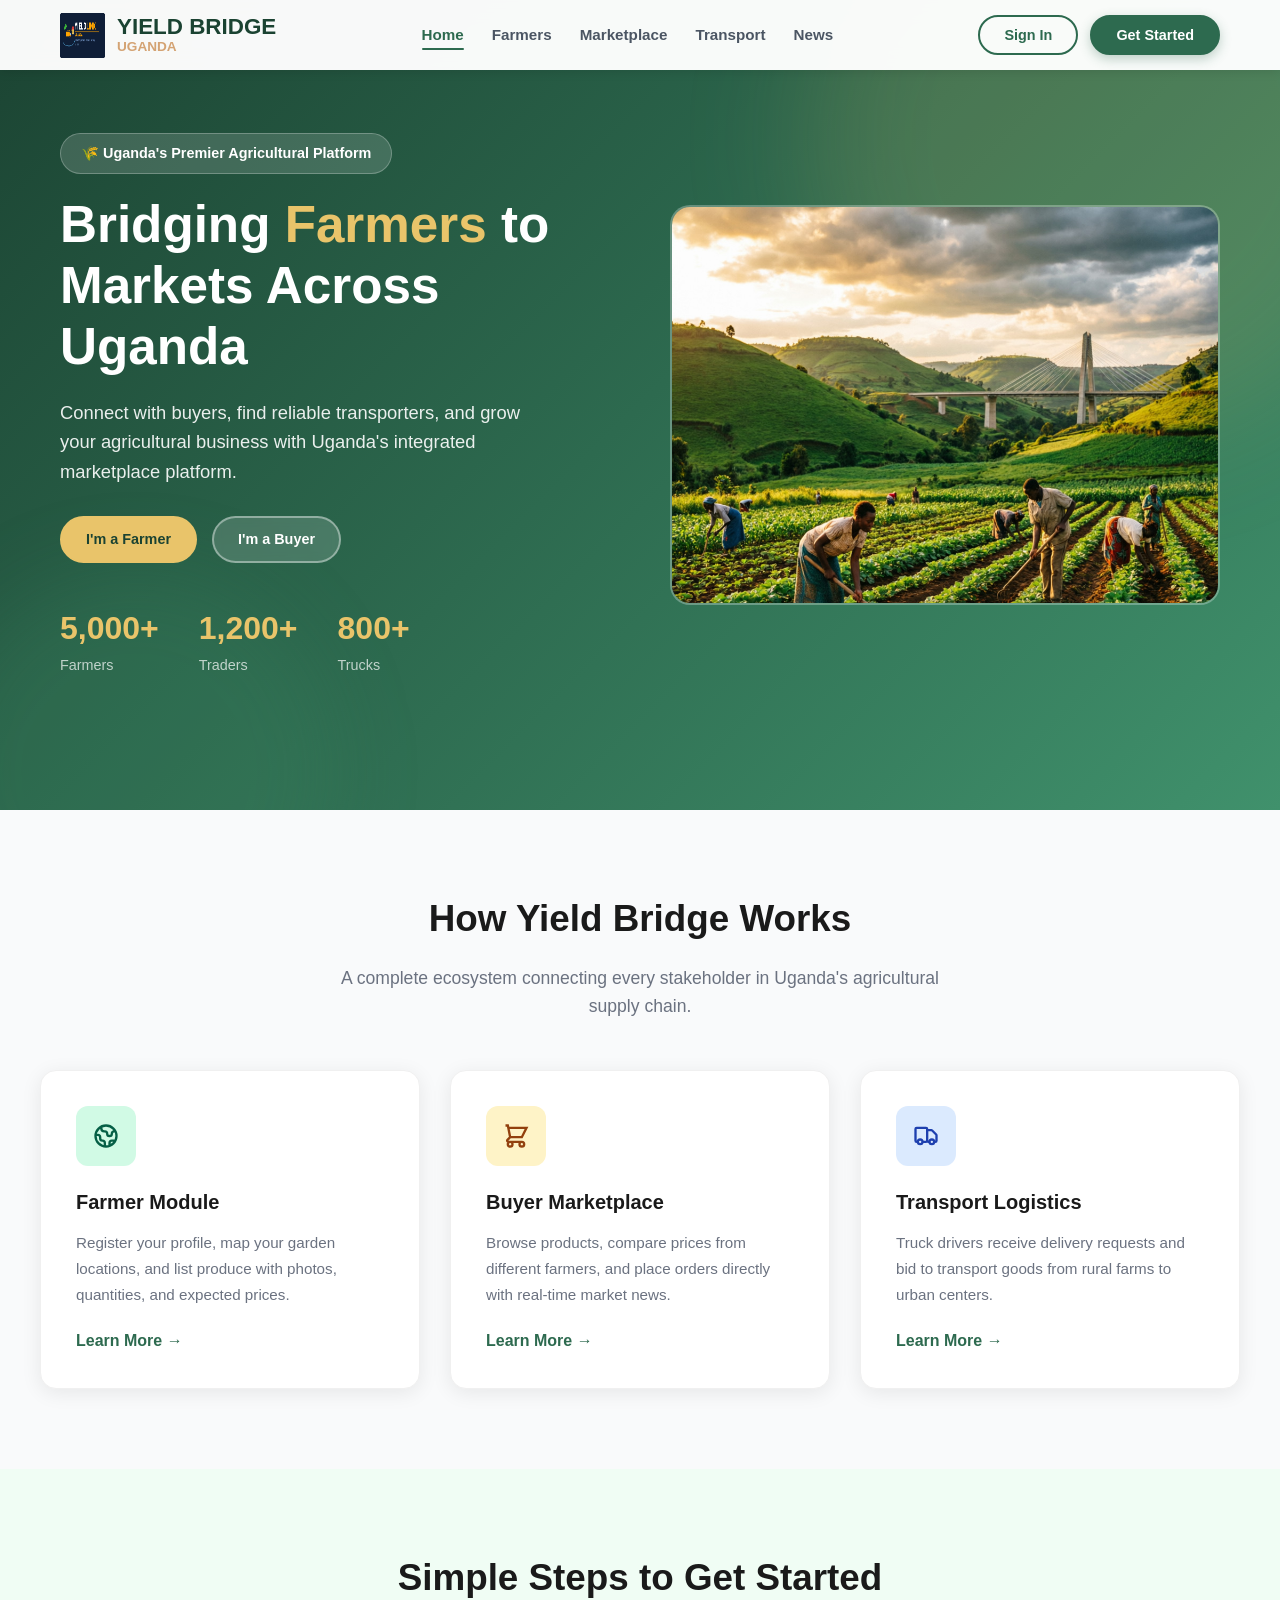
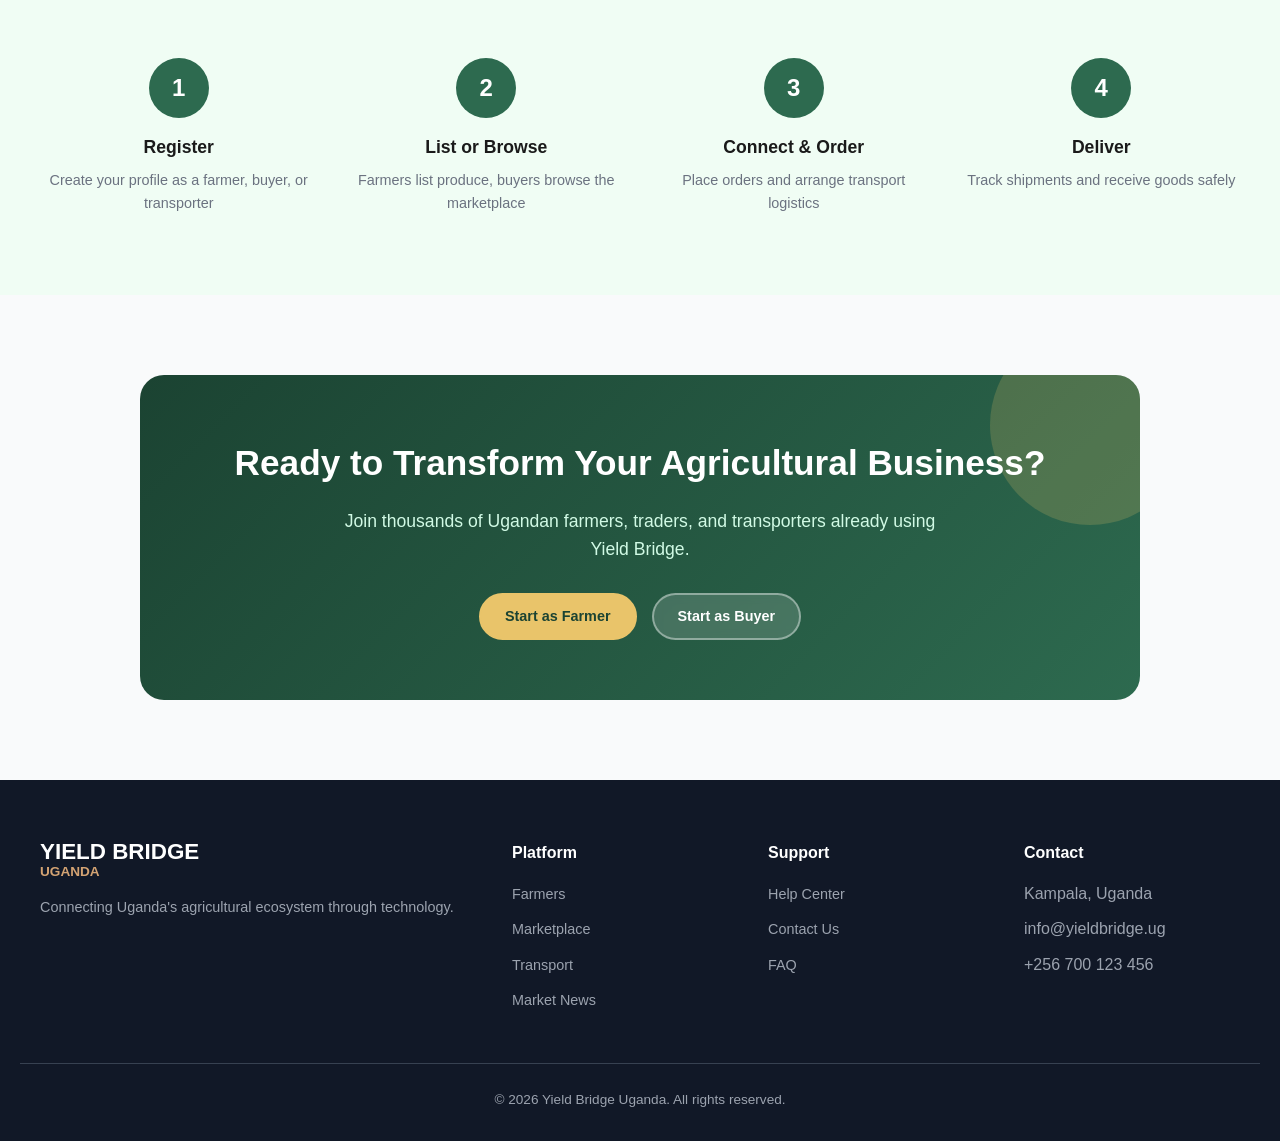
==== index.html @ ea0ef494 "Add files via upload" ====
<!DOCTYPE html>
<html lang="en">
<head>
  <meta charset="UTF-8" />
  <meta name="viewport" content="width=device-width, initial-scale=1.0" />
  <title>Yield Bridge Uganda | Connecting Farmers to Markets</title>
  <link rel="stylesheet" href="assets/css/style.css" />
</head>
<body>

  <!-- Navigation -->
  <nav class="navbar">
    <div class="nav-container">
      <a href="index.html" class="logo">
        <img src="assets/images/logo.png" alt="Yield Bridge Uganda" class="logo-icon" onerror="this.style.display='none'">
        <div class="logo-text">
          YIELD BRIDGE
          <span>UGANDA</span>
        </div>
      </a>
      <ul class="nav-links">
        <li><a href="index.html" class="active">Home</a></li>
        <li><a href="farmers.html">Farmers</a></li>
        <li><a href="marketplace.html">Marketplace</a></li>
        <li><a href="transporters.html">Transport</a></li>
        <li><a href="news.html">News</a></li>
      </ul>
      <div class="nav-actions">
        <button class="btn btn-outline">Sign In</button>
        <button class="btn btn-primary">Get Started</button>
      </div>
      <button class="mobile-menu-btn" onclick="document.getElementById('mobileMenu').classList.toggle('active')">
        <svg width="24" height="24" fill="none" stroke="#2d6a4f" viewBox="0 0 24 24">
          <path stroke-width="2" d="M4 6h16M4 12h16M4 18h16"/>
        </svg>
      </button>
    </div>
  </nav>

  <!-- Mobile Menu -->
  <div class="mobile-menu" id="mobileMenu">
    <a href="index.html" class="active">Home</a>
    <a href="farmers.html">Farmers</a>
    <a href="marketplace.html">Marketplace</a>
    <a href="transporters.html">Transport</a>
    <a href="news.html">News</a>
    <div style="padding-top: 15px; display: flex; gap: 10px;">
      <button class="btn btn-outline" style="flex: 1;">Sign In</button>
      <button class="btn btn-primary" style="flex: 1;">Get Started</button>
    </div>
  </div>

  <!-- Hero -->
  <section class="hero-home">
    <div class="hero-container">
      <div class="hero-text">
        <span class="badge">🌾 Uganda's Premier Agricultural Platform</span>
        <h1>Bridging <span>Farmers</span> to Markets Across Uganda</h1>
        <p>Connect with buyers, find reliable transporters, and grow your agricultural business with Uganda's integrated marketplace platform.</p>
        <div class="hero-buttons">
          <a href="farmers.html" class="btn btn-yellow">I'm a Farmer</a>
          <a href="marketplace.html" class="btn btn-white">I'm a Buyer</a>
        </div>
        <div class="hero-stats">
          <div class="stat-item"><h3>5,000+</h3><p>Farmers</p></div>
          <div class="stat-item"><h3>1,200+</h3><p>Traders</p></div>
          <div class="stat-item"><h3>800+</h3><p>Trucks</p></div>
        </div>
      </div>
      <div class="hero-image-box">
        <img src="assets/images/hero-farm.jpg" alt="Ugandan farmland" onerror="this.parentElement.innerHTML='<div style=\'text-align:center;color:white;\'><br>hero-farm.jpg</div>'">
      </div>
    </div>
  </section>

  <!-- Features -->
  <section class="section">
    <div class="section-container">
      <div class="section-header">
        <h2>How Yield Bridge Works</h2>
        <p>A complete ecosystem connecting every stakeholder in Uganda's agricultural supply chain.</p>
      </div>
      <div class="features-grid">
        <div class="feature-card">
          <div class="feature-icon green">
            <svg width="28" height="28" fill="none" stroke="#065f46" viewBox="0 0 24 24"><path stroke-width="2" d="M3.055 11H5a2 2 0 012 2v1a2 2 0 002 2 2 2 0 012 2v2.945M8 3.935V5.5A2.5 2.5 0 0010.5 8h.5a2 2 0 012 2 2 2 0 104 0 2 2 0 012-2h1.064M15 20.488V18a2 2 0 012-2h3.064M21 12a9 9 0 11-18 0 9 9 0 0118 0z"/></svg>
          </div>
          <h3>Farmer Module</h3>
          <p>Register your profile, map your garden locations, and list produce with photos, quantities, and expected prices.</p>
          <a href="farmers.html" class="feature-link">Learn More →</a>
        </div>
        <div class="feature-card">
          <div class="feature-icon yellow">
            <svg width="28" height="28" fill="none" stroke="#92400e" viewBox="0 0 24 24"><path stroke-width="2" d="M3 3h2l.4 2M7 13h10l4-8H5.4M7 13L5.4 5M7 13l-2.293 2.293c-.63.63-.184 1.707.707 1.707H17m0 0a2 2 0 100 4 2 2 0 000-4zm-8 2a2 2 0 11-4 0 2 2 0 014 0z"/></svg>
          </div>
          <h3>Buyer Marketplace</h3>
          <p>Browse products, compare prices from different farmers, and place orders directly with real-time market news.</p>
          <a href="marketplace.html" class="feature-link">Learn More →</a>
        </div>
        <div class="feature-card">
          <div class="feature-icon blue">
            <svg width="28" height="28" fill="none" stroke="#1e40af" viewBox="0 0 24 24"><path stroke-width="2" d="M13 16V6a1 1 0 00-1-1H4a1 1 0 00-1 1v10a1 1 0 001 1h1m8-1a1 1 0 01-1 1H9m4-1V8a1 1 0 011-1h2.586a1 1 0 01.707.293l3.414 3.414a1 1 0 01.293.707V16a1 1 0 01-1 1h-1m-6-1a1 1 0 001 1h1M5 17a2 2 0 104 0m-4 0a2 2 0 114 0m6 0a2 2 0 104 0m-4 0a2 2 0 114 0"/></svg>
          </div>
          <h3>Transport Logistics</h3>
          <p>Truck drivers receive delivery requests and bid to transport goods from rural farms to urban centers.</p>
          <a href="transporters.html" class="feature-link">Learn More →</a>
        </div>
      </div>
    </div>
  </section>

  <!-- Steps -->
  <section class="section section-alt">
    <div class="section-container">
      <div class="section-header">
        <h2>Simple Steps to Get Started</h2>
      </div>
      <div class="steps-grid">
        <div class="step-item">
          <div class="step-number">1</div>
          <h4>Register</h4>
          <p>Create your profile as a farmer, buyer, or transporter</p>
        </div>
        <div class="step-item">
          <div class="step-number">2</div>
          <h4>List or Browse</h4>
          <p>Farmers list produce, buyers browse the marketplace</p>
        </div>
        <div class="step-item">
          <div class="step-number">3</div>
          <h4>Connect & Order</h4>
          <p>Place orders and arrange transport logistics</p>
        </div>
        <div class="step-item">
          <div class="step-number">4</div>
          <h4>Deliver</h4>
          <p>Track shipments and receive goods safely</p>
        </div>
      </div>
    </div>
  </section>

  <!-- CTA -->
  <section class="cta-section">
    <div class="cta-box">
      <h2>Ready to Transform Your Agricultural Business?</h2>
      <p>Join thousands of Ugandan farmers, traders, and transporters already using Yield Bridge.</p>
      <div class="cta-buttons">
        <a href="farmers.html" class="btn btn-yellow">Start as Farmer</a>
        <a href="marketplace.html" class="btn btn-white">Start as Buyer</a>
      </div>
    </div>
  </section>

  <!-- Footer -->
  <footer class="footer">
    <div class="footer-container">
      <div class="footer-brand">
        <div class="logo-text">
          YIELD BRIDGE
          <span>UGANDA</span>
        </div>
        <p>Connecting Uganda's agricultural ecosystem through technology.</p>
      </div>
      <div class="footer-col">
        <h5>Platform</h5>
        <ul>
          <li><a href="farmers.html">Farmers</a></li>
          <li><a href="marketplace.html">Marketplace</a></li>
          <li><a href="transporters.html">Transport</a></li>
          <li><a href="news.html">Market News</a></li>
        </ul>
      </div>
      <div class="footer-col">
        <h5>Support</h5>
        <ul>
          <li><a href="#">Help Center</a></li>
          <li><a href="#">Contact Us</a></li>
          <li><a href="#">FAQ</a></li>
        </ul>
      </div>
      <div class="footer-col">
        <h5>Contact</h5>
        <ul>
          <li>Kampala, Uganda</li>
          <li>info@yieldbridge.ug</li>
          <li>+256 700 123 456</li>
        </ul>
      </div>
    </div>
    <div class="footer-bottom">
      <p>&copy; 2026 Yield Bridge Uganda. All rights reserved.</p>
    </div>
  </footer>

  <script src="assets/js/main.js"></script>
</body>
</html>
---- assets/css/style.css ----
*, *::before, *::after {
  box-sizing: border-box;
  margin: 0;
  padding: 0;
}

html {
  scroll-behavior: smooth;
}

body {
  font-family: 'Segoe UI', Tahoma, Geneva, Verdana, sans-serif;
  line-height: 1.6;
  color: #1a1a1a;
  background: #f9fafb;
}

img {
  max-width: 100%;
  display: block;
}

/* ===== NAVIGATION ===== */
.navbar {
  position: fixed;
  top: 0;
  left: 0;
  right: 0;
  background: rgba(255, 255, 255, 0.97);
  backdrop-filter: blur(10px);
  box-shadow: 0 2px 10px rgba(0, 0, 0, 0.1);
  z-index: 1000;
  height: 70px;
}

.nav-container {
  max-width: 1200px;
  margin: 0 auto;
  padding: 0 20px;
  display: flex;
  justify-content: space-between;
  align-items: center;
  height: 70px;
}

.logo {
  display: flex;
  align-items: center;
  gap: 12px;
  text-decoration: none;
}

.logo-icon {
  width: 45px;
  height: 45px;
}

.logo-text {
  font-size: 1.4rem;
  font-weight: 800;
  color: #1b4332;
  line-height: 1.1;
}

.logo-text span {
  color: #d4a373;
  font-size: 0.85rem;
  display: block;
  font-weight: 600;
}

.nav-links {
  display: flex;
  gap: 28px;
  list-style: none;
  align-items: center;
}

.nav-links a {
  text-decoration: none;
  color: #4b5563;
  font-weight: 600;
  font-size: 0.95rem;
  transition: color 0.3s;
  position: relative;
  padding: 5px 0;
}

.nav-links a:hover {
  color: #2d6a4f;
}

.nav-links a.active {
  color: #2d6a4f;
}

.nav-links a.active::after {
  content: '';
  position: absolute;
  bottom: -2px;
  left: 0;
  width: 100%;
  height: 2px;
  background: #2d6a4f;
  border-radius: 2px;
}

.nav-actions {
  display: flex;
  gap: 12px;
  align-items: center;
}

/* ===== BUTTONS ===== */
.btn {
  display: inline-flex;
  align-items: center;
  justify-content: center;
  padding: 10px 24px;
  border-radius: 50px;
  font-weight: 600;
  cursor: pointer;
  transition: all 0.3s;
  text-decoration: none;
  font-size: 0.9rem;
  border: 2px solid transparent;
}

.btn-outline {
  background: transparent;
  border-color: #2d6a4f;
  color: #2d6a4f;
}

.btn-outline:hover {
  background: #2d6a4f;
  color: white;
}

.btn-primary {
  background: #2d6a4f;
  color: white;
  border-color: #2d6a4f;
  box-shadow: 0 4px 12px rgba(45, 106, 79, 0.3);
}

.btn-primary:hover {
  background: #1b4332;
  border-color: #1b4332;
  transform: translateY(-2px);
  box-shadow: 0 6px 16px rgba(45, 106, 79, 0.4);
}

.btn-yellow {
  background: #e9c46a;
  color: #1b4332;
  border-color: #e9c46a;
}

.btn-yellow:hover {
  background: #f0d78c;
  border-color: #f0d78c;
}

.btn-white {
  background: rgba(255, 255, 255, 0.15);
  color: white;
  border: 2px solid rgba(255, 255, 255, 0.4);
  backdrop-filter: blur(5px);
}

.btn-white:hover {
  background: rgba(255, 255, 255, 0.25);
}

.btn-blue {
  background: #3b82f6;
  color: white;
  border-color: #3b82f6;
}

.btn-blue:hover {
  background: #2563eb;
  border-color: #2563eb;
}

/* ===== MOBILE MENU ===== */
.mobile-menu-btn {
  display: none;
  background: none;
  border: none;
  cursor: pointer;
  padding: 8px;
}

.mobile-menu {
  display: none;
  position: fixed;
  top: 70px;
  left: 0;
  right: 0;
  background: white;
  box-shadow: 0 10px 20px rgba(0, 0, 0, 0.1);
  z-index: 999;
  padding: 20px;
}

.mobile-menu.active {
  display: block;
}

.mobile-menu a {
  display: block;
  padding: 12px 0;
  text-decoration: none;
  color: #4b5563;
  font-weight: 600;
  border-bottom: 1px solid #f0f0f0;
}

.mobile-menu a.active {
  color: #2d6a4f;
}

/* ===== HERO SECTIONS ===== */
/* CRITICAL: This padding prevents content from hiding under fixed navbar */
.page-hero {
  padding-top: 140px;
  padding-bottom: 60px;
}

.hero-home {
  background: linear-gradient(135deg, #1b4332 0%, #2d6a4f 50%, #40916c 100%);
  position: relative;
  overflow: hidden;
  min-height: 90vh;
  display: flex;
  align-items: center;
}

.hero-home::before {
  content: '';
  position: absolute;
  top: -20%;
  right: -10%;
  width: 600px;
  height: 600px;
  background: rgba(233, 196, 106, 0.15);
  border-radius: 50%;
  filter: blur(60px);
}

.hero-home::after {
  content: '';
  position: absolute;
  bottom: -20%;
  left: -5%;
  width: 400px;
  height: 400px;
  background: rgba(64, 145, 108, 0.2);
  border-radius: 50%;
  filter: blur(40px);
}

.hero-farmers {
  background: linear-gradient(135deg, #2d6a4f 0%, #52b788 100%);
}

.hero-marketplace {
  background: linear-gradient(135deg, #d4a373 0%, #e9c46a 100%);
}

.hero-transporters {
  background: linear-gradient(135deg, #1e3a5f 0%, #3b82f6 100%);
}

.hero-news {
  background: linear-gradient(135deg, #2d6a4f 0%, #52b788 50%, #95d5b2 100%);
}

.hero-container {
  max-width: 1200px;
  margin: 0 auto;
  padding: 0 20px;
  display: grid;
  grid-template-columns: 1fr 1fr;
  gap: 60px;
  align-items: center;
  position: relative;
  z-index: 1;
}

.hero-text {
  color: white;
}

.hero-text .badge {
  display: inline-block;
  padding: 8px 20px;
  background: rgba(255, 255, 255, 0.15);
  border: 1px solid rgba(255, 255, 255, 0.25);
  border-radius: 50px;
  font-size: 0.9rem;
  font-weight: 600;
  margin-bottom: 20px;
}

.hero-text h1 {
  font-size: 3.2rem;
  font-weight: 800;
  line-height: 1.2;
  margin-bottom: 20px;
}

.hero-text h1 span {
  color: #e9c46a;
}

.hero-text p {
  font-size: 1.15rem;
  color: rgba(255, 255, 255, 0.9);
  margin-bottom: 30px;
  max-width: 500px;
}

.hero-buttons {
  display: flex;
  gap: 15px;
  flex-wrap: wrap;
}

.hero-stats {
  display: flex;
  gap: 40px;
  margin-top: 40px;
}

.stat-item h3 {
  font-size: 2rem;
  color: #e9c46a;
  font-weight: 800;
}

.stat-item p {
  color: rgba(255, 255, 255, 0.7);
  font-size: 0.9rem;
  margin-bottom: 0;
}

.hero-image-box {
  background: rgba(255, 255, 255, 0.1);
  border-radius: 20px;
  height: 400px;
  display: flex;
  align-items: center;
  justify-content: center;
  border: 2px solid rgba(255, 255, 255, 0.2);
  overflow: hidden;
}

.hero-image-box img {
  width: 100%;
  height: 100%;
  object-fit: cover;
}

/* ===== SECTIONS ===== */
.section {
  padding: 80px 20px;
}

.section-container {
  max-width: 1200px;
  margin: 0 auto;
}

.section-header {
  text-align: center;
  margin-bottom: 50px;
}

.section-header h2 {
  font-size: 2.3rem;
  font-weight: 800;
  color: #1a1a1a;
  margin-bottom: 15px;
}

.section-header p {
  font-size: 1.1rem;
  color: #6b7280;
  max-width: 600px;
  margin: 0 auto;
}

.section-alt {
  background: #f0fdf4;
}

/* ===== FEATURE CARDS ===== */
.features-grid {
  display: grid;
  grid-template-columns: repeat(3, 1fr);
  gap: 30px;
}

.feature-card {
  background: white;
  border-radius: 16px;
  padding: 35px;
  box-shadow: 0 4px 20px rgba(0, 0, 0, 0.08);
  transition: all 0.3s;
  border: 1px solid #f0f0f0;
}

.feature-card:hover {
  transform: translateY(-8px);
  box-shadow: 0 12px 40px rgba(0, 0, 0, 0.12);
}

.feature-icon {
  width: 60px;
  height: 60px;
  border-radius: 12px;
  display: flex;
  align-items: center;
  justify-content: center;
  margin-bottom: 20px;
}

.feature-icon.green { background: #d1fae5; }
.feature-icon.yellow { background: #fef3c7; }
.feature-icon.blue { background: #dbeafe; }

.feature-card h3 {
  font-size: 1.25rem;
  font-weight: 700;
  margin-bottom: 12px;
}

.feature-card p {
  color: #6b7280;
  font-size: 0.95rem;
  margin-bottom: 20px;
  line-height: 1.7;
}

.feature-link {
  color: #2d6a4f;
  font-weight: 600;
  text-decoration: none;
  display: inline-flex;
  align-items: center;
  gap: 5px;
}

.feature-link:hover {
  gap: 10px;
}

/* ===== STEPS ===== */
.steps-grid {
  display: grid;
  grid-template-columns: repeat(4, 1fr);
  gap: 30px;
}

.step-item {
  text-align: center;
}

.step-number {
  width: 60px;
  height: 60px;
  background: #2d6a4f;
  color: white;
  border-radius: 50%;
  display: flex;
  align-items: center;
  justify-content: center;
  font-size: 1.5rem;
  font-weight: 800;
  margin: 0 auto 15px;
}

.step-item h4 {
  font-size: 1.1rem;
  font-weight: 700;
  margin-bottom: 8px;
}

.step-item p {
  color: #6b7280;
  font-size: 0.9rem;
}

/* ===== CTA SECTION ===== */
.cta-section {
  padding: 80px 20px;
}

.cta-box {
  max-width: 1000px;
  margin: 0 auto;
  background: linear-gradient(135deg, #1b4332, #2d6a4f);
  border-radius: 24px;
  padding: 60px;
  text-align: center;
  position: relative;
  overflow: hidden;
}

.cta-box::before {
  content: '';
  position: absolute;
  top: -50px;
  right: -50px;
  width: 200px;
  height: 200px;
  background: rgba(233, 196, 106, 0.2);
  border-radius: 50%;
}

.cta-box h2 {
  font-size: 2.2rem;
  color: white;
  font-weight: 800;
  margin-bottom: 15px;
  position: relative;
}

.cta-box p {
  color: #d1fae5;
  font-size: 1.1rem;
  margin-bottom: 30px;
  max-width: 600px;
  margin-left: auto;
  margin-right: auto;
  position: relative;
}

.cta-buttons {
  display: flex;
  gap: 15px;
  justify-content: center;
  flex-wrap: wrap;
  position: relative;
}

/* ===== TABS ===== */
.tabs {
  display: flex;
  border-bottom: 2px solid #e5e7eb;
  margin-bottom: 30px;
  overflow-x: auto;
}

.tab-btn {
  padding: 14px 24px;
  background: none;
  border: none;
  font-size: 0.95rem;
  font-weight: 600;
  color: #6b7280;
  cursor: pointer;
  transition: all 0.3s;
  white-space: nowrap;
  position: relative;
}

.tab-btn:hover {
  color: #2d6a4f;
}

.tab-btn.active {
  color: #2d6a4f;
}

.tab-btn.active::after {
  content: '';
  position: absolute;
  bottom: -2px;
  left: 0;
  width: 100%;
  height: 3px;
  background: #2d6a4f;
  border-radius: 2px;
}

.tab-btn.active-blue {
  color: #3b82f6;
}

.tab-btn.active-blue::after {
  background: #3b82f6;
}

.tab-content {
  display: none;
}

.tab-content.active {
  display: block;
}

/* ===== FORMS ===== */
.form-card {
  background: white;
  border-radius: 16px;
  padding: 40px;
  box-shadow: 0 4px 20px rgba(0, 0, 0, 0.08);
  max-width: 700px;
}

.form-card h2 {
  font-size: 1.5rem;
  font-weight: 700;
  margin-bottom: 25px;
  color: #1a1a1a;
}

.form-grid {
  display: grid;
  grid-template-columns: repeat(2, 1fr);
  gap: 20px;
}

.form-group {
  margin-bottom: 5px;
}

.form-group.full-width {
  grid-column: 1 / -1;
}

.form-group label {
  display: block;
  font-size: 0.9rem;
  font-weight: 600;
  color: #374151;
  margin-bottom: 8px;
}

.form-group input,
.form-group select,
.form-group textarea {
  width: 100%;
  padding: 12px 16px;
  border: 1px solid #d1d5db;
  border-radius: 10px;
  font-size: 0.95rem;
  transition: border-color 0.3s, box-shadow 0.3s;
  outline: none;
}

.form-group input:focus,
.form-group select:focus,
.form-group textarea:focus {
  border-color: #2d6a4f;
  box-shadow: 0 0 0 3px rgba(45, 106, 79, 0.15);
}

.upload-area {
  border: 2px dashed #d1d5db;
  border-radius: 10px;
  padding: 30px;
  text-align: center;
  cursor: pointer;
  transition: border-color 0.3s;
}

.upload-area:hover {
  border-color: #2d6a4f;
}

.upload-area svg {
  width: 40px;
  height: 40px;
  margin: 0 auto 10px;
  color: #9ca3af;
}

.upload-area p {
  color: #6b7280;
  font-size: 0.9rem;
}

/* ===== PRODUCT CARDS ===== */
.products-grid {
  display: grid;
  grid-template-columns: repeat(3, 1fr);
  gap: 24px;
}

.product-card {
  background: white;
  border-radius: 16px;
  overflow: hidden;
  box-shadow: 0 4px 15px rgba(0, 0, 0, 0.08);
  transition: all 0.3s;
}

.product-card:hover {
  transform: translateY(-6px);
  box-shadow: 0 12px 30px rgba(0, 0, 0, 0.12);
}

.product-image {
  height: 200px;
  background: #e5e7eb;
  position: relative;
  overflow: hidden;
}

.product-image img {
  width: 100%;
  height: 100%;
  object-fit: cover;
}

.product-badge {
  position: absolute;
  top: 12px;
  left: 12px;
  padding: 4px 12px;
  border-radius: 20px;
  font-size: 0.75rem;
  font-weight: 700;
  color: white;
}

.badge-green { background: #2d6a4f; }
.badge-yellow { background: #e9c46a; color: #1a1a1a; }
.badge-purple { background: #7c3aed; }

.product-qty {
  position: absolute;
  top: 12px;
  right: 12px;
  padding: 4px 12px;
  background: rgba(255, 255, 255, 0.9);
  border-radius: 20px;
  font-size: 0.75rem;
  font-weight: 700;
}

.product-info {
  padding: 20px;
}

.product-info h4 {
  font-size: 1.1rem;
  font-weight: 700;
  margin-bottom: 4px;
}

.product-info .farmer {
  color: #6b7280;
  font-size: 0.85rem;
  margin-bottom: 10px;
}

.product-rating {
  display: flex;
  align-items: center;
  gap: 5px;
  margin-bottom: 12px;
  font-size: 0.85rem;
  color: #6b7280;
}

.product-rating .star {
  color: #e9c46a;
}

.product-price {
  font-size: 1.5rem;
  font-weight: 800;
  color: #2d6a4f;
  margin-bottom: 15px;
}

.product-price span {
  font-size: 0.85rem;
  font-weight: 400;
  color: #6b7280;
}

.product-actions {
  display: flex;
  gap: 10px;
}

.product-actions .btn {
  flex: 1;
  padding: 10px 16px;
  font-size: 0.85rem;
}

/* ===== DELIVERY REQUESTS ===== */
.request-card {
  background: white;
  border-radius: 12px;
  padding: 25px;
  box-shadow: 0 2px 12px rgba(0, 0, 0, 0.06);
  border-left: 4px solid #3b82f6;
  margin-bottom: 20px;
  transition: all 0.3s;
}

.request-card:hover {
  box-shadow: 0 8px 25px rgba(0, 0, 0, 0.1);
}

.request-header {
  display: flex;
  align-items: center;
  gap: 12px;
  margin-bottom: 12px;
  flex-wrap: wrap;
}

.request-badge {
  padding: 4px 12px;
  border-radius: 20px;
  font-size: 0.75rem;
  font-weight: 700;
}

.badge-new { background: #dbeafe; color: #1e40af; }
.badge-urgent { background: #fef2f2; color: #dc2626; }
.badge-bulk { background: #ede9fe; color: #7c3aed; }

.request-time {
  color: #6b7280;
  font-size: 0.85rem;
}

.request-card h4 {
  font-size: 1.15rem;
  font-weight: 700;
  margin-bottom: 15px;
}

.request-details {
  display: flex;
  gap: 25px;
  flex-wrap: wrap;
  margin-bottom: 15px;
}

.request-detail {
  display: flex;
  align-items: center;
  gap: 8px;
  font-size: 0.9rem;
  color: #6b7280;
}

.request-detail strong {
  color: #1a1a1a;
}

.request-meta {
  display: flex;
  gap: 15px;
  font-size: 0.85rem;
  color: #6b7280;
  margin-bottom: 15px;
}

.request-meta .price {
  color: #2d6a4f;
  font-weight: 700;
}

.request-actions {
  display: flex;
  gap: 10px;
}

/* ===== DASHBOARD STATS ===== */
.stats-grid {
  display: grid;
  grid-template-columns: repeat(4, 1fr);
  gap: 20px;
  margin-bottom: 30px;
}

.stat-card {
  background: white;
  border-radius: 12px;
  padding: 25px;
  box-shadow: 0 2px 10px rgba(0, 0, 0, 0.06);
}

.stat-card .label {
  font-size: 0.85rem;
  color: #6b7280;
  margin-bottom: 5px;
}

.stat-card .value {
  font-size: 1.8rem;
  font-weight: 800;
}

.text-blue { color: #3b82f6; }
.text-yellow { color: #e9c46a; }
.text-green { color: #2d6a4f; }
.text-dark { color: #1a1a1a; }

/* ===== PRICE TABLE ===== */
.price-table {
  background: white;
  border-radius: 16px;
  overflow: hidden;
  box-shadow: 0 4px 15px rgba(0, 0, 0, 0.08);
  margin-bottom: 40px;
}

.price-table table {
  width: 100%;
  border-collapse: collapse;
}

.price-table th {
  background: #f9fafb;
  padding: 16px 20px;
  text-align: left;
  font-size: 0.8rem;
  font-weight: 700;
  color: #6b7280;
  text-transform: uppercase;
  letter-spacing: 0.05em;
}

.price-table td {
  padding: 16px 20px;
  border-top: 1px solid #f0f0f0;
  font-size: 0.95rem;
}

.price-table tbody tr:hover {
  background: #f9fafb;
}

.price-up { color: #10b981; font-weight: 600; }
.price-down { color: #ef4444; font-weight: 600; }
.price-neutral { color: #6b7280; }

/* ===== NEWS CARDS ===== */
.news-grid {
  display: grid;
  grid-template-columns: repeat(3, 1fr);
  gap: 24px;
}

.news-card {
  background: white;
  border-radius: 16px;
  overflow: hidden;
  box-shadow: 0 4px 15px rgba(0, 0, 0, 0.08);
  transition: all 0.3s;
}

.news-card:hover {
  transform: translateY(-6px);
  box-shadow: 0 12px 30px rgba(0, 0, 0, 0.12);
}

.news-image {
  height: 180px;
  background: #e5e7eb;
  overflow: hidden;
}

.news-image img {
  width: 100%;
  height: 100%;
  object-fit: cover;
}

.news-content {
  padding: 20px;
}

.news-tag {
  font-size: 0.75rem;
  font-weight: 700;
  text-transform: uppercase;
  letter-spacing: 0.05em;
  margin-bottom: 8px;
}

.tag-export { color: #2d6a4f; }
.tag-weather { color: #3b82f6; }
.tag-trade { color: #d4a373; }

.news-content h3 {
  font-size: 1.1rem;
  font-weight: 700;
  margin-bottom: 10px;
  line-height: 1.4;
}

.news-content p {
  color: #6b7280;
  font-size: 0.9rem;
  margin-bottom: 15px;
  line-height: 1.6;
}

.news-footer {
  display: flex;
  justify-content: space-between;
  align-items: center;
  font-size: 0.85rem;
}

.news-date {
  color: #6b7280;
}

.news-link {
  color: #2d6a4f;
  font-weight: 600;
  text-decoration: none;
}

.news-link:hover {
  text-decoration: underline;
}

/* ===== SEARCH BAR ===== */
.search-bar {
  background: white;
  border-radius: 16px;
  padding: 20px;
  box-shadow: 0 4px 15px rgba(0, 0, 0, 0.08);
  margin-bottom: 30px;
}

.search-row {
  display: flex;
  gap: 15px;
  flex-wrap: wrap;
}

.search-input-wrapper {
  flex: 1;
  min-width: 200px;
  position: relative;
}

.search-input-wrapper svg {
  position: absolute;
  left: 14px;
  top: 50%;
  transform: translateY(-50%);
  width: 18px;
  height: 18px;
  color: #9ca3af;
}

.search-input-wrapper input {
  width: 100%;
  padding: 12px 16px 12px 42px;
  border: 1px solid #d1d5db;
  border-radius: 10px;
  font-size: 0.95rem;
  outline: none;
  transition: border-color 0.3s;
}

.search-input-wrapper input:focus {
  border-color: #2d6a4f;
}

.search-select {
  padding: 12px 16px;
  border: 1px solid #d1d5db;
  border-radius: 10px;
  font-size: 0.95rem;
  outline: none;
  background: white;
  min-width: 150px;
}

/* ===== FOOTER ===== */
.footer {
  background: #111827;
  color: #9ca3af;
  padding: 60px 20px 30px;
}

.footer-container {
  max-width: 1200px;
  margin: 0 auto;
  display: grid;
  grid-template-columns: 2fr 1fr 1fr 1fr;
  gap: 40px;
  margin-bottom: 40px;
}

.footer-brand .logo-text {
  color: white;
  margin-bottom: 15px;
}

.footer-brand p {
  font-size: 0.9rem;
  line-height: 1.7;
}

.footer-col h5 {
  color: white;
  font-weight: 700;
  margin-bottom: 15px;
  font-size: 1rem;
}

.footer-col ul {
  list-style: none;
}

.footer-col li {
  margin-bottom: 10px;
}

.footer-col a {
  color: #9ca3af;
  text-decoration: none;
  font-size: 0.9rem;
  transition: color 0.3s;
}

.footer-col a:hover {
  color: white;
}

.footer-bottom {
  border-top: 1px solid #374151;
  padding-top: 25px;
  text-align: center;
  font-size: 0.85rem;
}

/* ===== MODAL ===== */
.modal-overlay {
  display: none;
  position: fixed;
  top: 0;
  left: 0;
  right: 0;
  bottom: 0;
  background: rgba(0, 0, 0, 0.5);
  z-index: 2000;
  align-items: center;
  justify-content: center;
  padding: 20px;
}

.modal-overlay.active {
  display: flex;
}

.modal {
  background: white;
  border-radius: 20px;
  padding: 35px;
  max-width: 500px;
  width: 100%;
  max-height: 90vh;
  overflow-y: auto;
  box-shadow: 0 25px 50px rgba(0, 0, 0, 0.2);
}

.modal-header {
  display: flex;
  justify-content: space-between;
  align-items: center;
  margin-bottom: 25px;
}

.modal-header h3 {
  font-size: 1.5rem;
  font-weight: 700;
}

.modal-close {
  background: none;
  border: none;
  cursor: pointer;
  padding: 5px;
  color: #9ca3af;
  transition: color 0.3s;
}

.modal-close:hover {
  color: #1a1a1a;
}

.modal-info {
  background: #f9fafb;
  border-radius: 10px;
  padding: 15px;
  margin-bottom: 20px;
}

.modal-info p {
  font-size: 0.9rem;
  color: #6b7280;
  margin-bottom: 5px;
}

.modal-info p:last-child {
  margin-bottom: 0;
}

.modal-info strong {
  color: #1a1a1a;
}

/* ===== CHECKBOX GRID ===== */
.checkbox-grid {
  display: grid;
  grid-template-columns: repeat(4, 1fr);
  gap: 10px;
}

.checkbox-label {
  display: flex;
  align-items: center;
  gap: 8px;
  padding: 10px;
  border: 1px solid #e5e7eb;
  border-radius: 8px;
  cursor: pointer;
  transition: all 0.2s;
  font-size: 0.9rem;
}

.checkbox-label:hover {
  background: #f0fdf4;
  border-color: #2d6a4f;
}

.checkbox-label input {
  accent-color: #2d6a4f;
}

/* ===== RESPONSIVE ===== */
@media (max-width: 1024px) {
  .hero-container {
    grid-template-columns: 1fr;
    text-align: center;
  }
  .hero-text p {
    margin-left: auto;
    margin-right: auto;
  }
  .hero-buttons {
    justify-content: center;
  }
  .hero-stats {
    justify-content: center;
  }
  .hero-image-box {
    display: none;
  }
  .features-grid,
  .products-grid,
  .news-grid {
    grid-template-columns: repeat(2, 1fr);
  }
  .steps-grid {
    grid-template-columns: repeat(2, 1fr);
  }
  .stats-grid {
    grid-template-columns: repeat(2, 1fr);
  }
  .footer-container {
    grid-template-columns: repeat(2, 1fr);
  }
}

@media (max-width: 768px) {
  .nav-links,
  .nav-actions {
    display: none;
  }
  .mobile-menu-btn {
    display: block;
  }
  .hero-text h1 {
    font-size: 2.2rem;
  }
  .page-hero {
    padding-top: 110px;
    padding-bottom: 40px;
  }
  .hero-home {
    min-height: auto;
    padding-top: 140px;
    padding-bottom: 60px;
  }
  .features-grid,
  .products-grid,
  .news-grid,
  .steps-grid,
  .stats-grid {
    grid-template-columns: 1fr;
  }
  .form-grid {
    grid-template-columns: 1fr;
  }
  .checkbox-grid {
    grid-template-columns: repeat(2, 1fr);
  }
  .section-header h2 {
    font-size: 1.8rem;
  }
  .cta-box {
    padding: 40px 25px;
  }
  .cta-box h2 {
    font-size: 1.6rem;
  }
  .footer-container {
    grid-template-columns: 1fr;
    text-align: center;
  }
  .request-details {
    flex-direction: column;
    gap: 10px;
  }
  .price-table {
    overflow-x: auto;
  }
}

/* ===== ANIMATIONS ===== */
@keyframes fadeIn {
  from { opacity: 0; transform: translateY(20px); }
  to { opacity: 1; transform: translateY(0); }
}

.fade-in {
  animation: fadeIn 0.6s ease forwards;
}
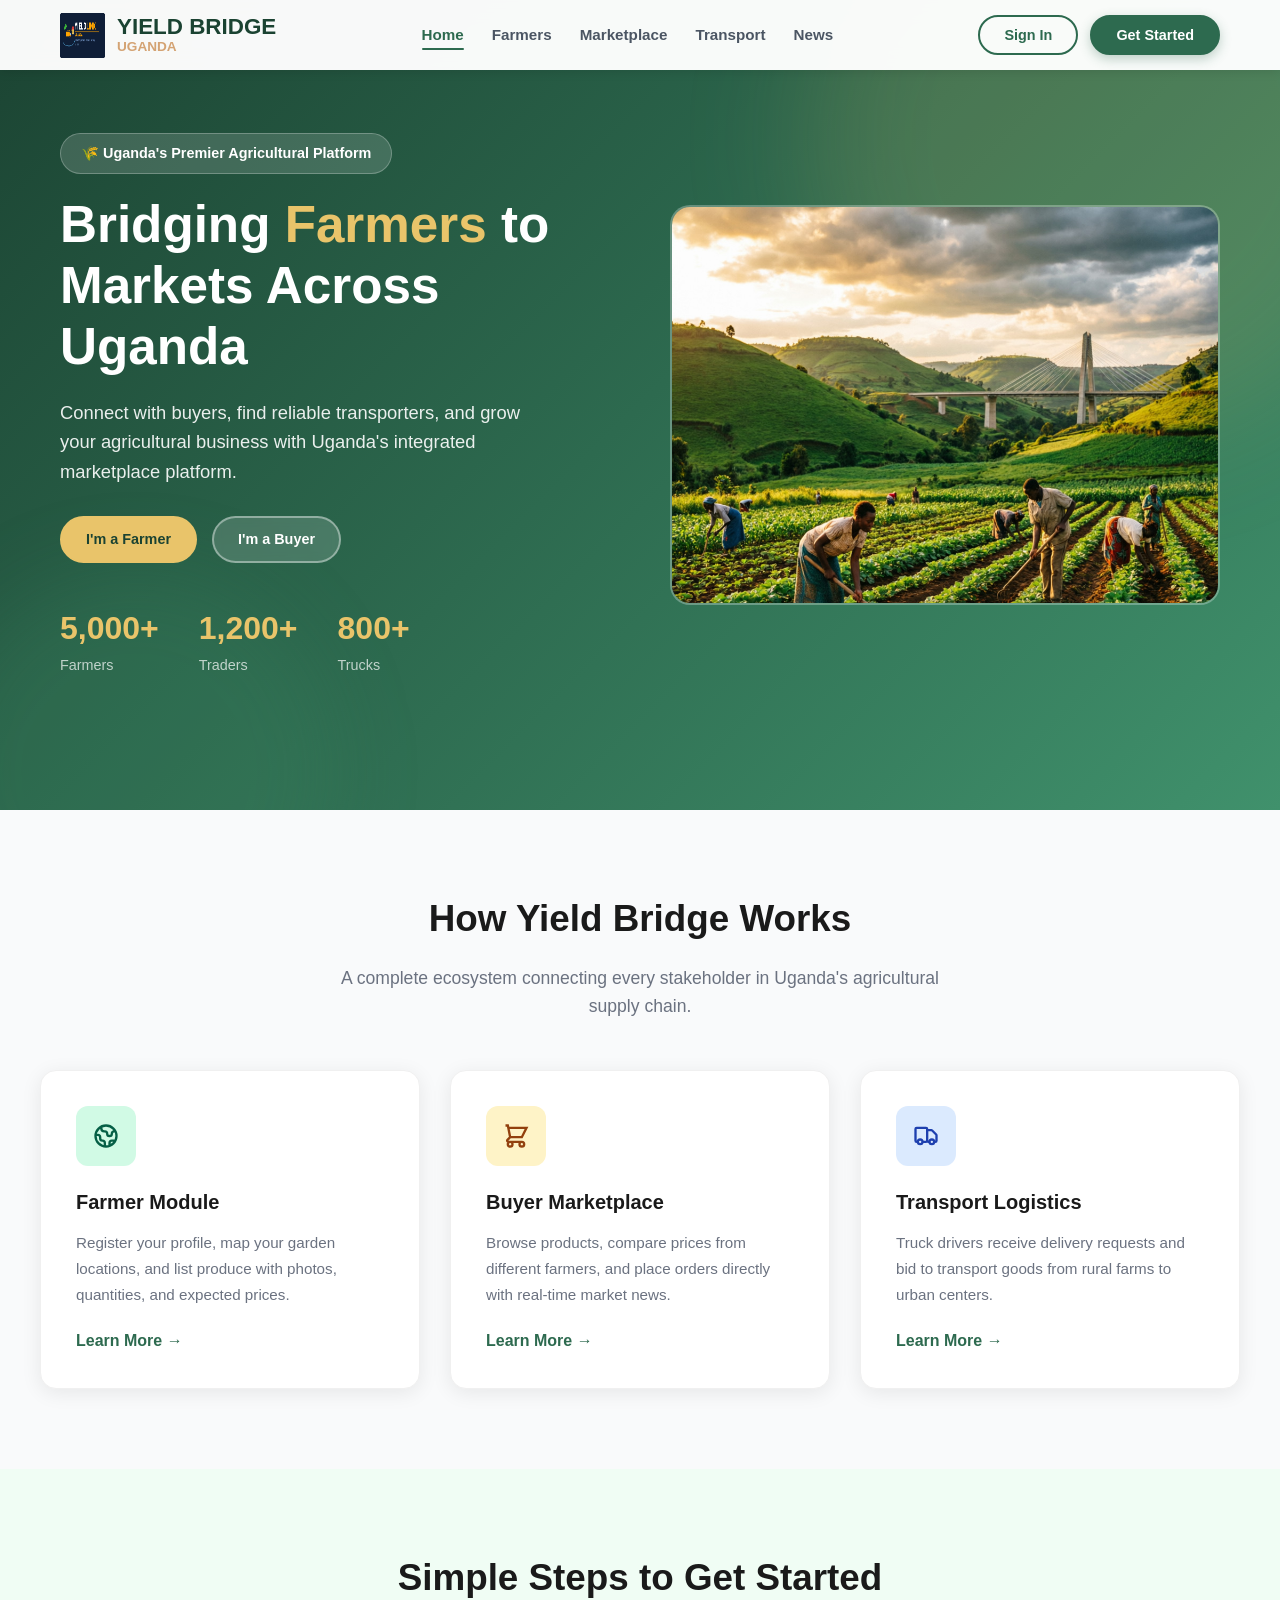
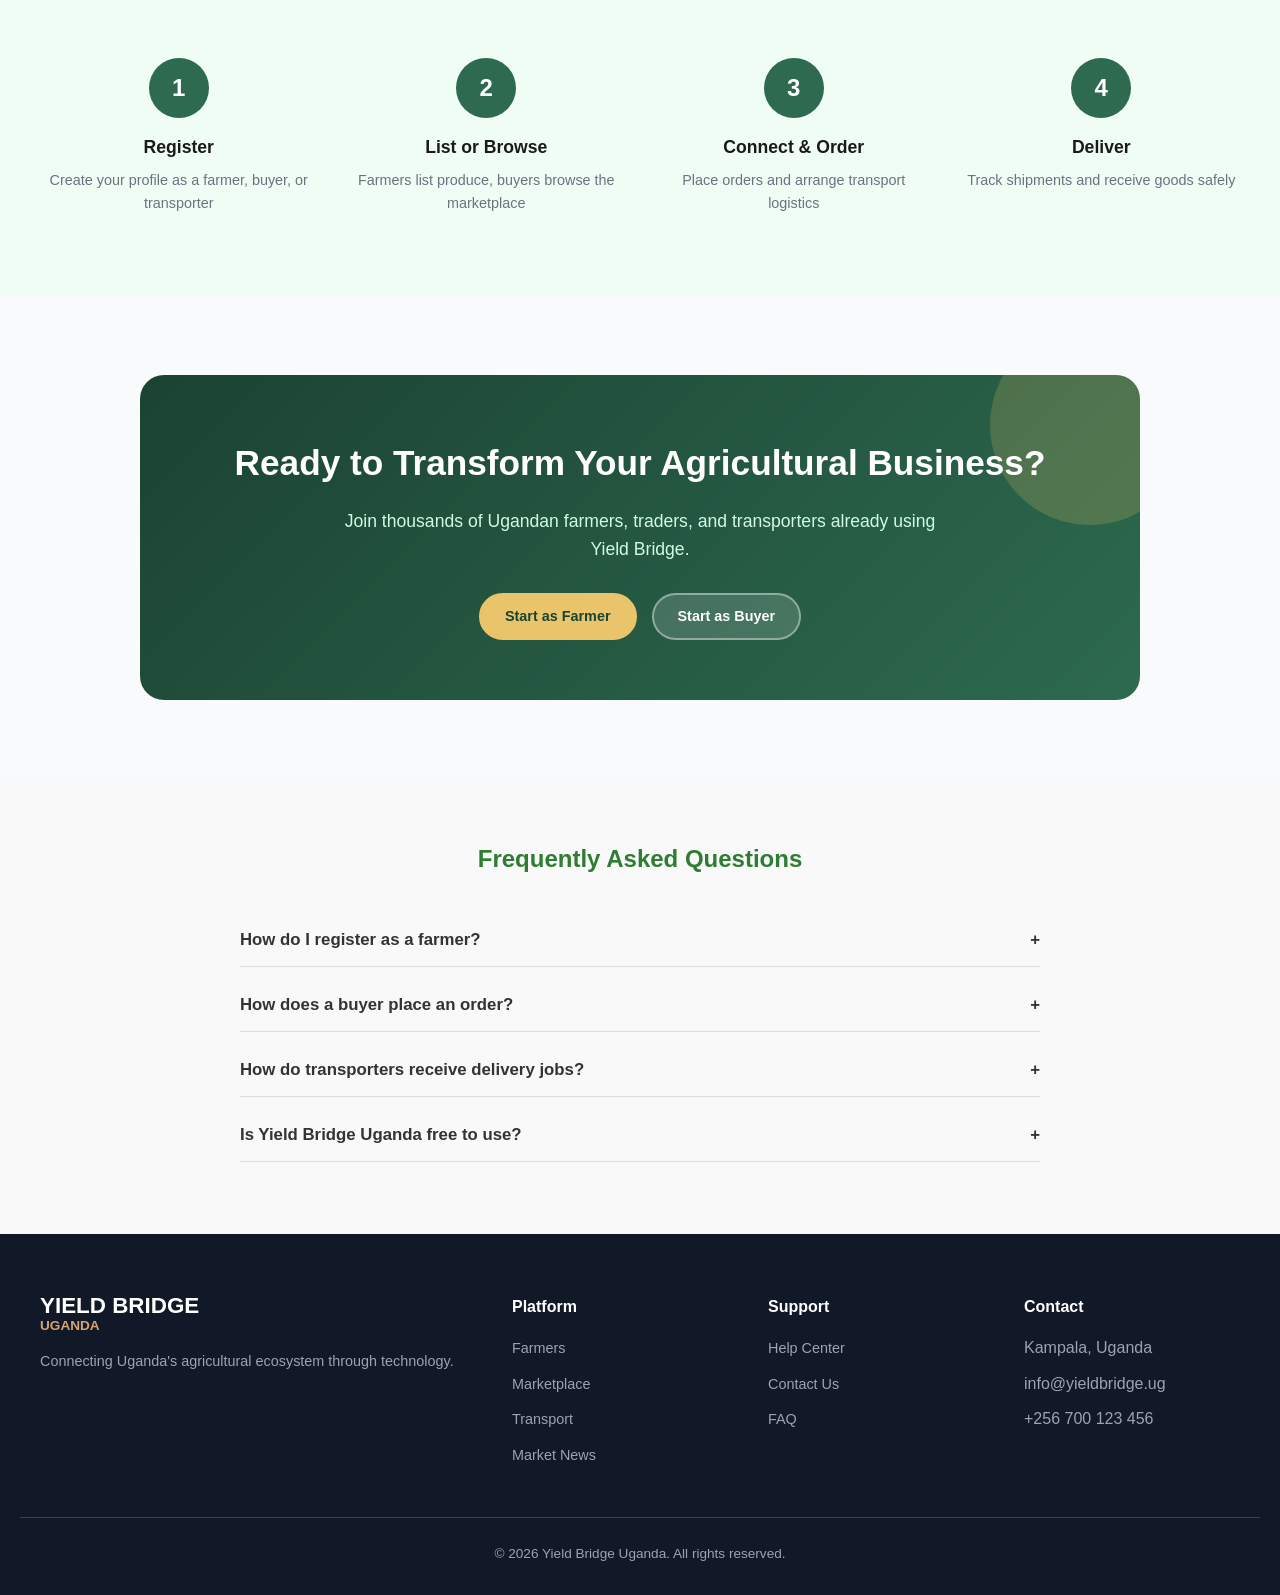
==== commit 12876072: "FAQ section for the users Helps visitors to understand how the platform works" ====
--- a/index.html
+++ b/index.html
@@ -151,7 +151,70 @@
       </div>
     </div>
   </section>
-
+  
+<!-- FEATURE: FAQ Accordion Section -->
+<section style="background:#f9f9f9; padding:60px 20px;">
+  <div style="max-width:800px; margin:0 auto;">
+    <h2 style="text-align:center; color:#2e7d32; margin-bottom:36px;">Frequently Asked Questions</h2>
+
+    <div class="faq-item" style="border-bottom:1px solid #ddd; margin-bottom:12px;">
+      <button onclick="toggleFaq(this)" style="width:100%;text-align:left;background:none;border:none;
+        font-size:1.05rem;font-weight:600;padding:16px 0;cursor:pointer;color:#333;">
+        How do I register as a farmer? <span style="float:right;">+</span>
+      </button>
+      <div class="faq-answer" style="display:none; padding:0 0 16px; color:#555; line-height:1.7;">
+        Click on the "Farmers" page from the navigation, fill in your name, phone number, district,
+        and primary crops. Once submitted, your profile becomes visible to buyers across Uganda.
+      </div>
+    </div>
+
+    <div class="faq-item" style="border-bottom:1px solid #ddd; margin-bottom:12px;">
+      <button onclick="toggleFaq(this)" style="width:100%;text-align:left;background:none;border:none;
+        font-size:1.05rem;font-weight:600;padding:16px 0;cursor:pointer;color:#333;">
+        How does a buyer place an order? <span style="float:right;">+</span>
+      </button>
+      <div class="faq-answer" style="display:none; padding:0 0 16px; color:#555; line-height:1.7;">
+        Visit the Marketplace, browse available produce from verified farmers, and click "Place Order"
+        on any listing. You can compare prices across districts before ordering.
+      </div>
+    </div>
+
+    <div class="faq-item" style="border-bottom:1px solid #ddd; margin-bottom:12px;">
+      <button onclick="toggleFaq(this)" style="width:100%;text-align:left;background:none;border:none;
+        font-size:1.05rem;font-weight:600;padding:16px 0;cursor:pointer;color:#333;">
+        How do transporters receive delivery jobs? <span style="float:right;">+</span>
+      </button>
+      <div class="faq-answer" style="display:none; padding:0 0 16px; color:#555; line-height:1.7;">
+        Register your vehicle on the Transport page, then browse open delivery requests.
+        Submit a bid with your price and estimated delivery time. The farmer/buyer selects the best offer.
+      </div>
+    </div>
+
+    <div class="faq-item" style="border-bottom:1px solid #ddd; margin-bottom:12px;">
+      <button onclick="toggleFaq(this)" style="width:100%;text-align:left;background:none;border:none;
+        font-size:1.05rem;font-weight:600;padding:16px 0;cursor:pointer;color:#333;">
+        Is Yield Bridge Uganda free to use? <span style="float:right;">+</span>
+      </button>
+      <div class="faq-answer" style="display:none; padding:0 0 16px; color:#555; line-height:1.7;">
+        Basic registration and browsing are free for all users. A small service fee applies
+        only when a transaction is completed through the platform.
+      </div>
+    </div>
+  </div>
+</section>
+
+<script>
+  function toggleFaq(btn) {
+    const answer = btn.nextElementSibling;
+    const isOpen = answer.style.display === 'block';
+    document.querySelectorAll('.faq-answer').forEach(a => a.style.display = 'none');
+    document.querySelectorAll('.faq-item button span').forEach(s => s.textContent = '+');
+    if (!isOpen) {
+      answer.style.display = 'block';
+      btn.querySelector('span').textContent = '−';
+    }
+  }
+</script>
   <!-- Footer -->
   <footer class="footer">
     <div class="footer-container">
@@ -195,4 +258,4 @@
 
   <script src="assets/js/main.js"></script>
 </body>
-</html>+</html>
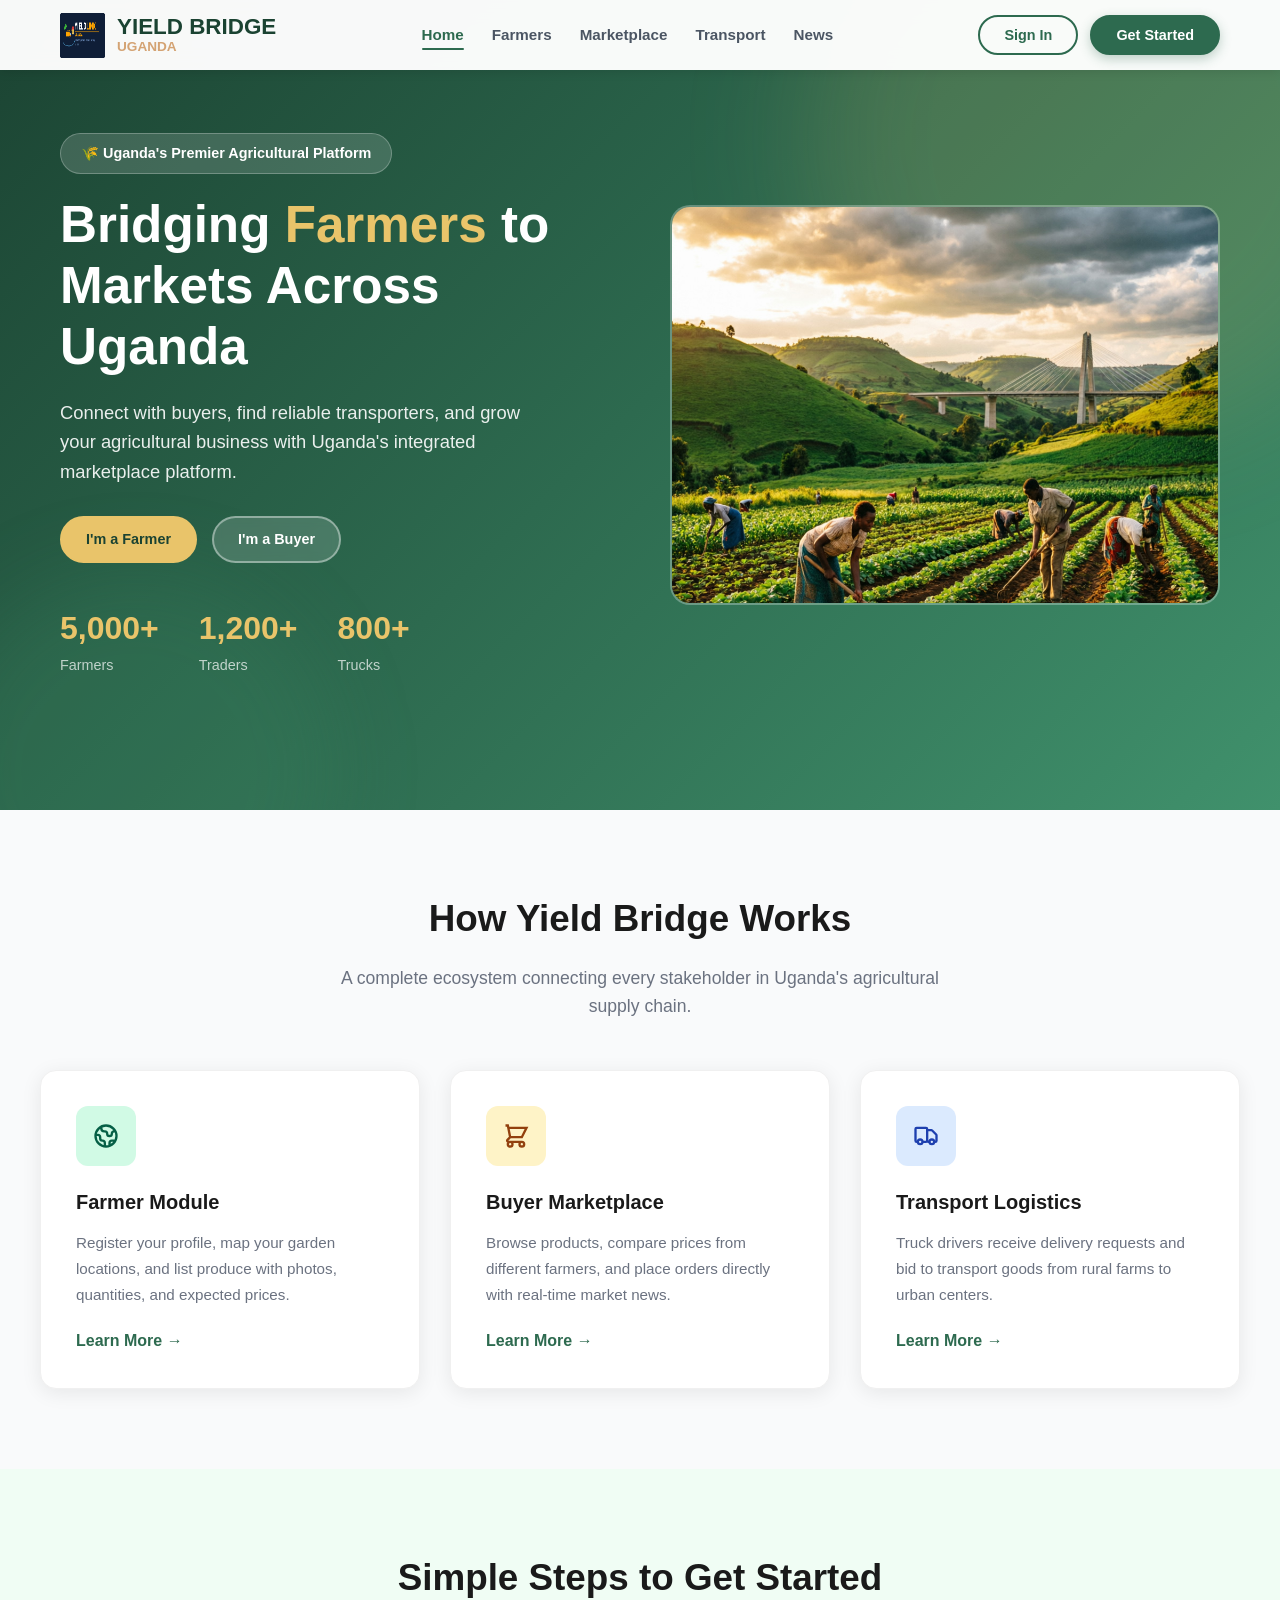
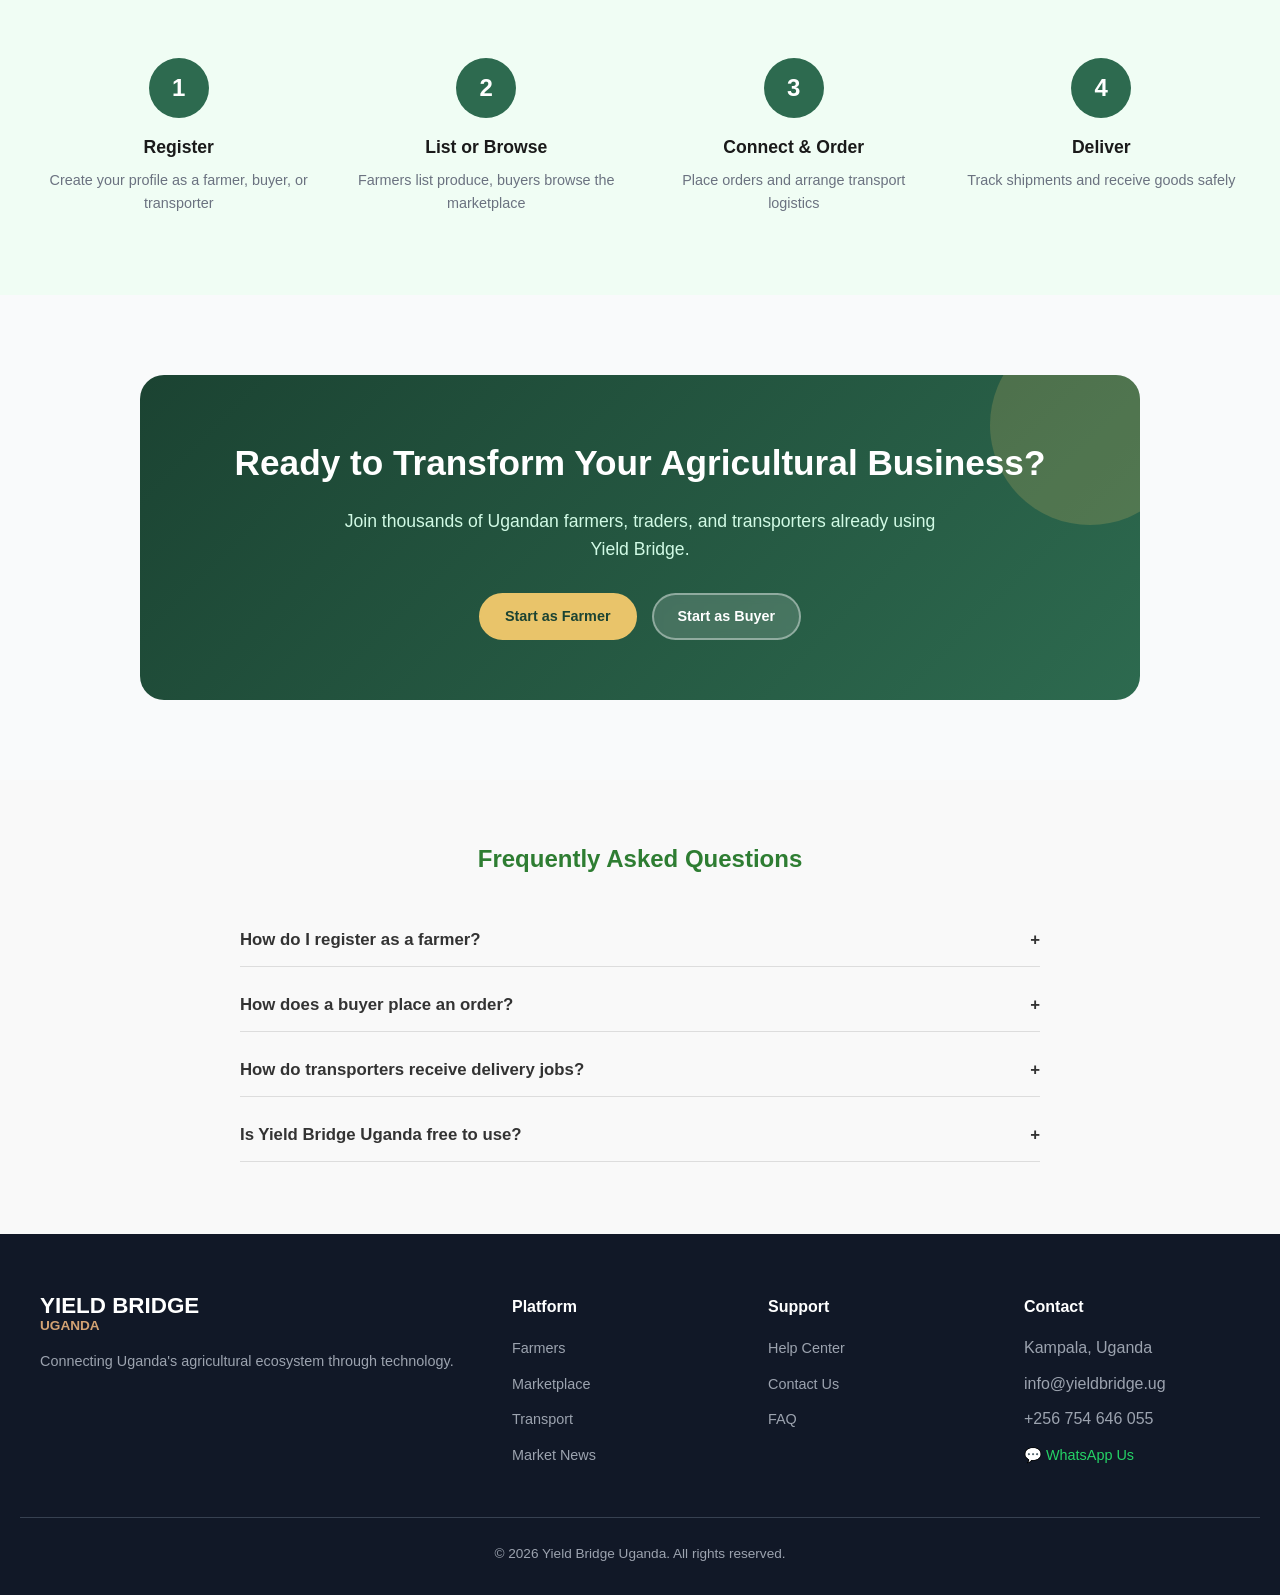
==== commit f8514052: "link to whatsaap Restored the entire content of index.html from a previous version." ====
--- a/index.html
+++ b/index.html
@@ -247,7 +247,8 @@
         <ul>
           <li>Kampala, Uganda</li>
           <li>info@yieldbridge.ug</li>
-          <li>+256 700 123 456</li>
+          <li>+256 754 646 055</li>
+          <li><a href="https://wa.me/256754646055" target="_blank" style="color:#25D366;">💬 WhatsApp Us</a></li>
         </ul>
       </div>
     </div>
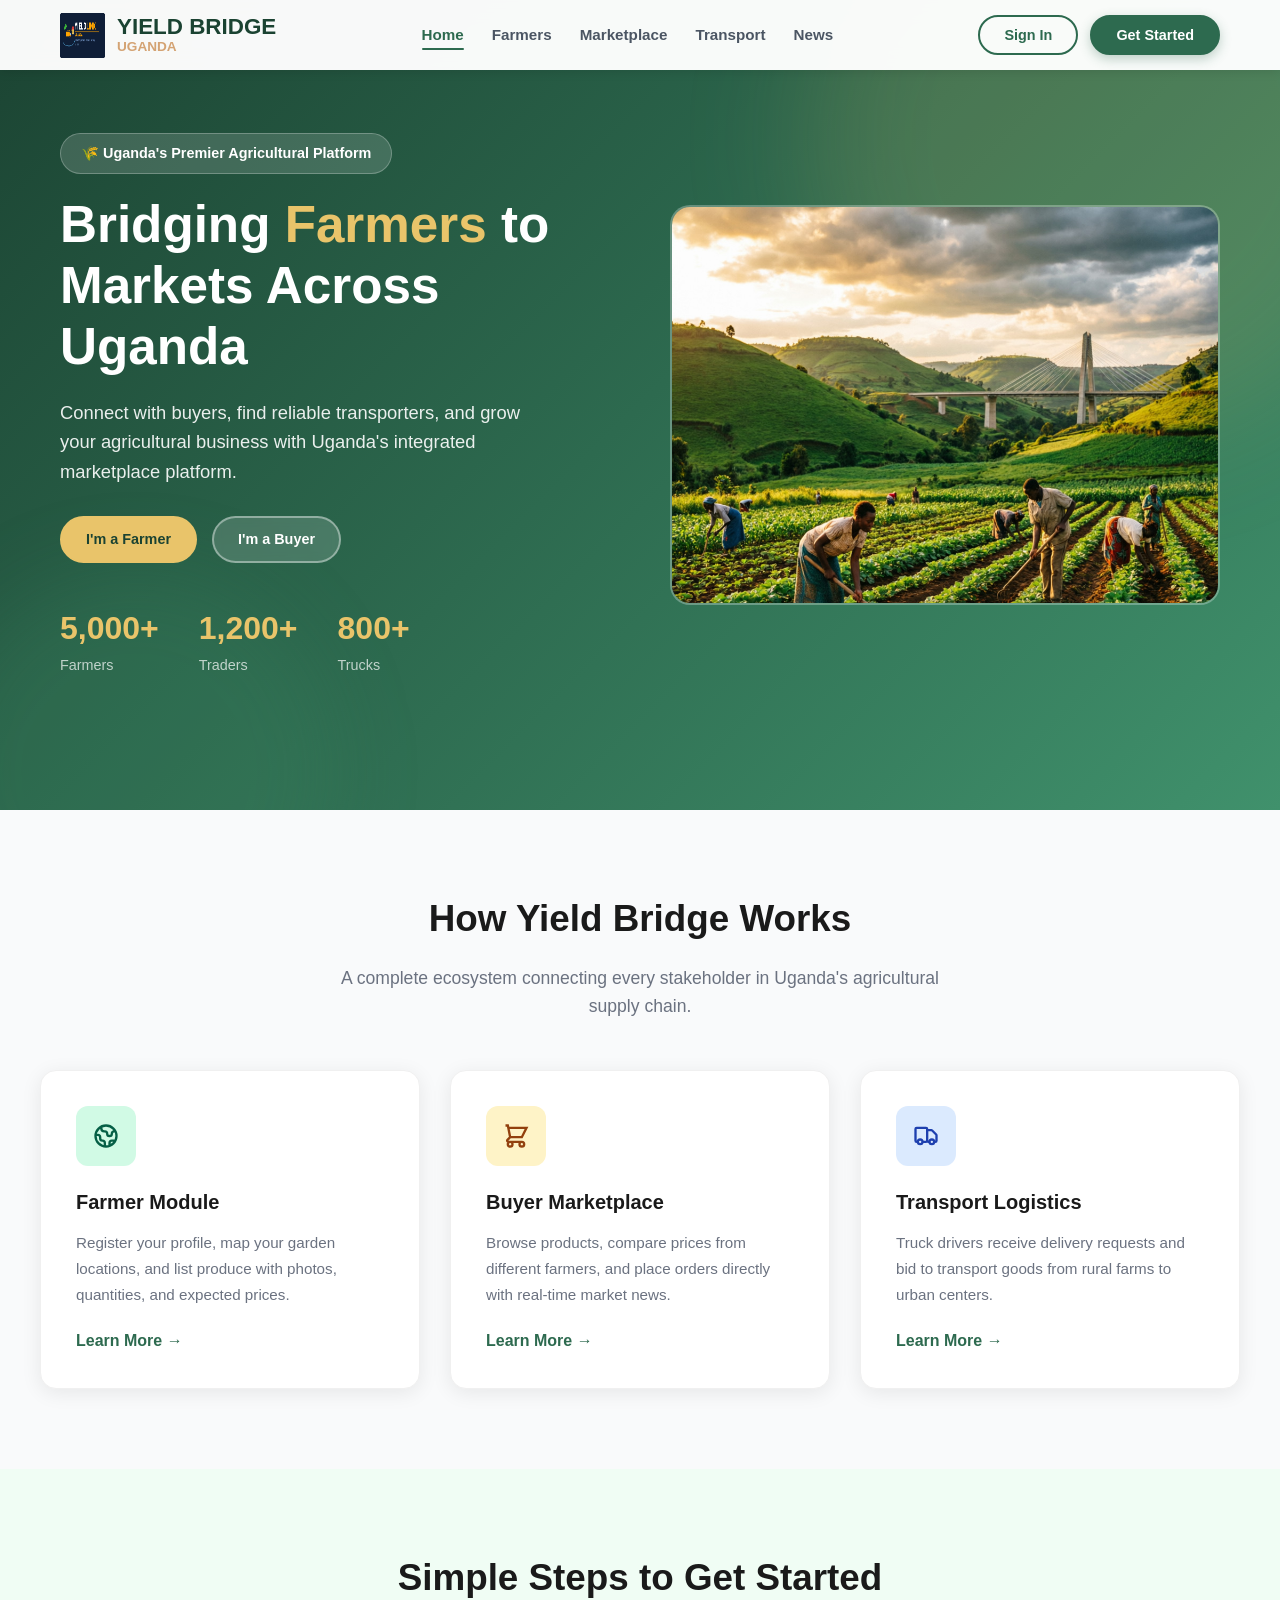
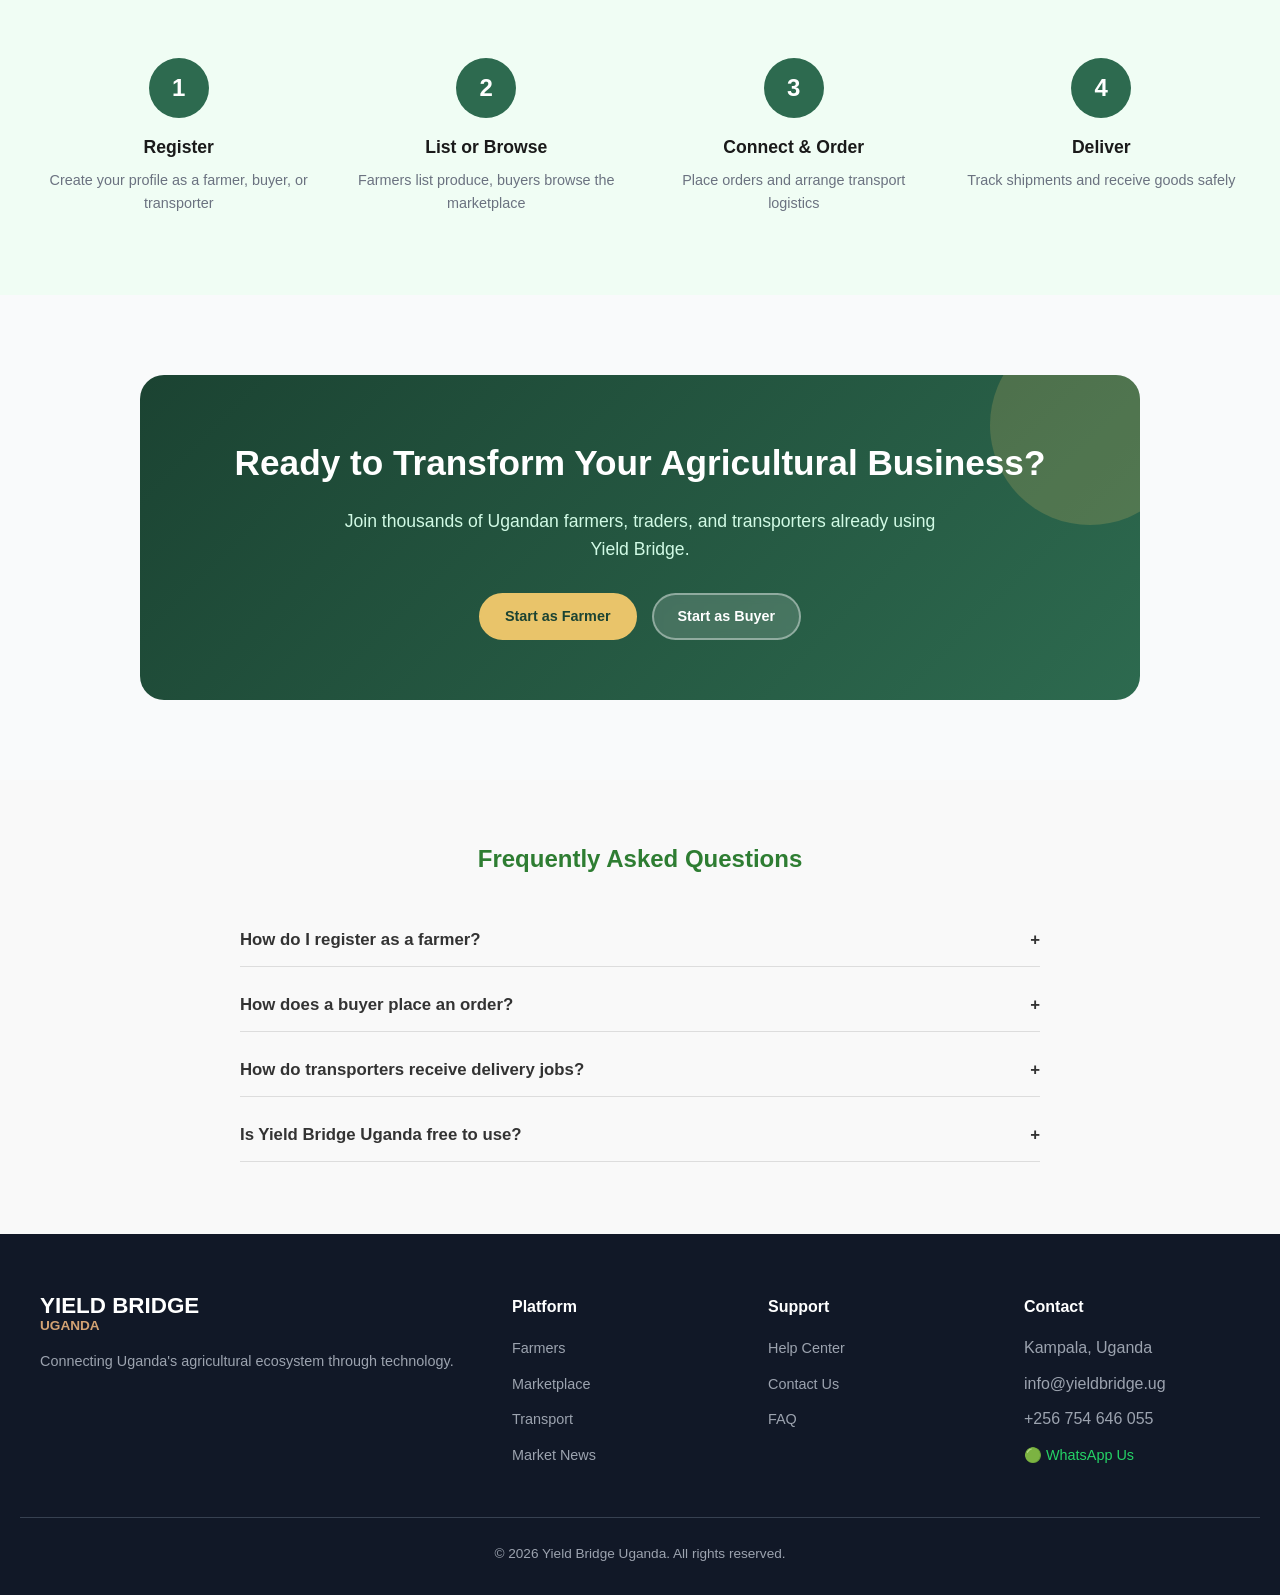
==== commit c70a923f: "Restore index.html to original state Restored the original index.html file after accidental deletion" ====
--- a/index.html
+++ b/index.html
@@ -247,8 +247,8 @@
         <ul>
           <li>Kampala, Uganda</li>
           <li>info@yieldbridge.ug</li>
-          <li>+256 754 646 055</li>
-          <li><a href="https://wa.me/256754646055" target="_blank" style="color:#25D366;">💬 WhatsApp Us</a></li>
+           <li>+256 754 646 055</li>
+          <li><a href="https://wa.me/256754646055" target="_blank" style="color:#25D366;">🟢 WhatsApp Us</a></li>
         </ul>
       </div>
     </div>
